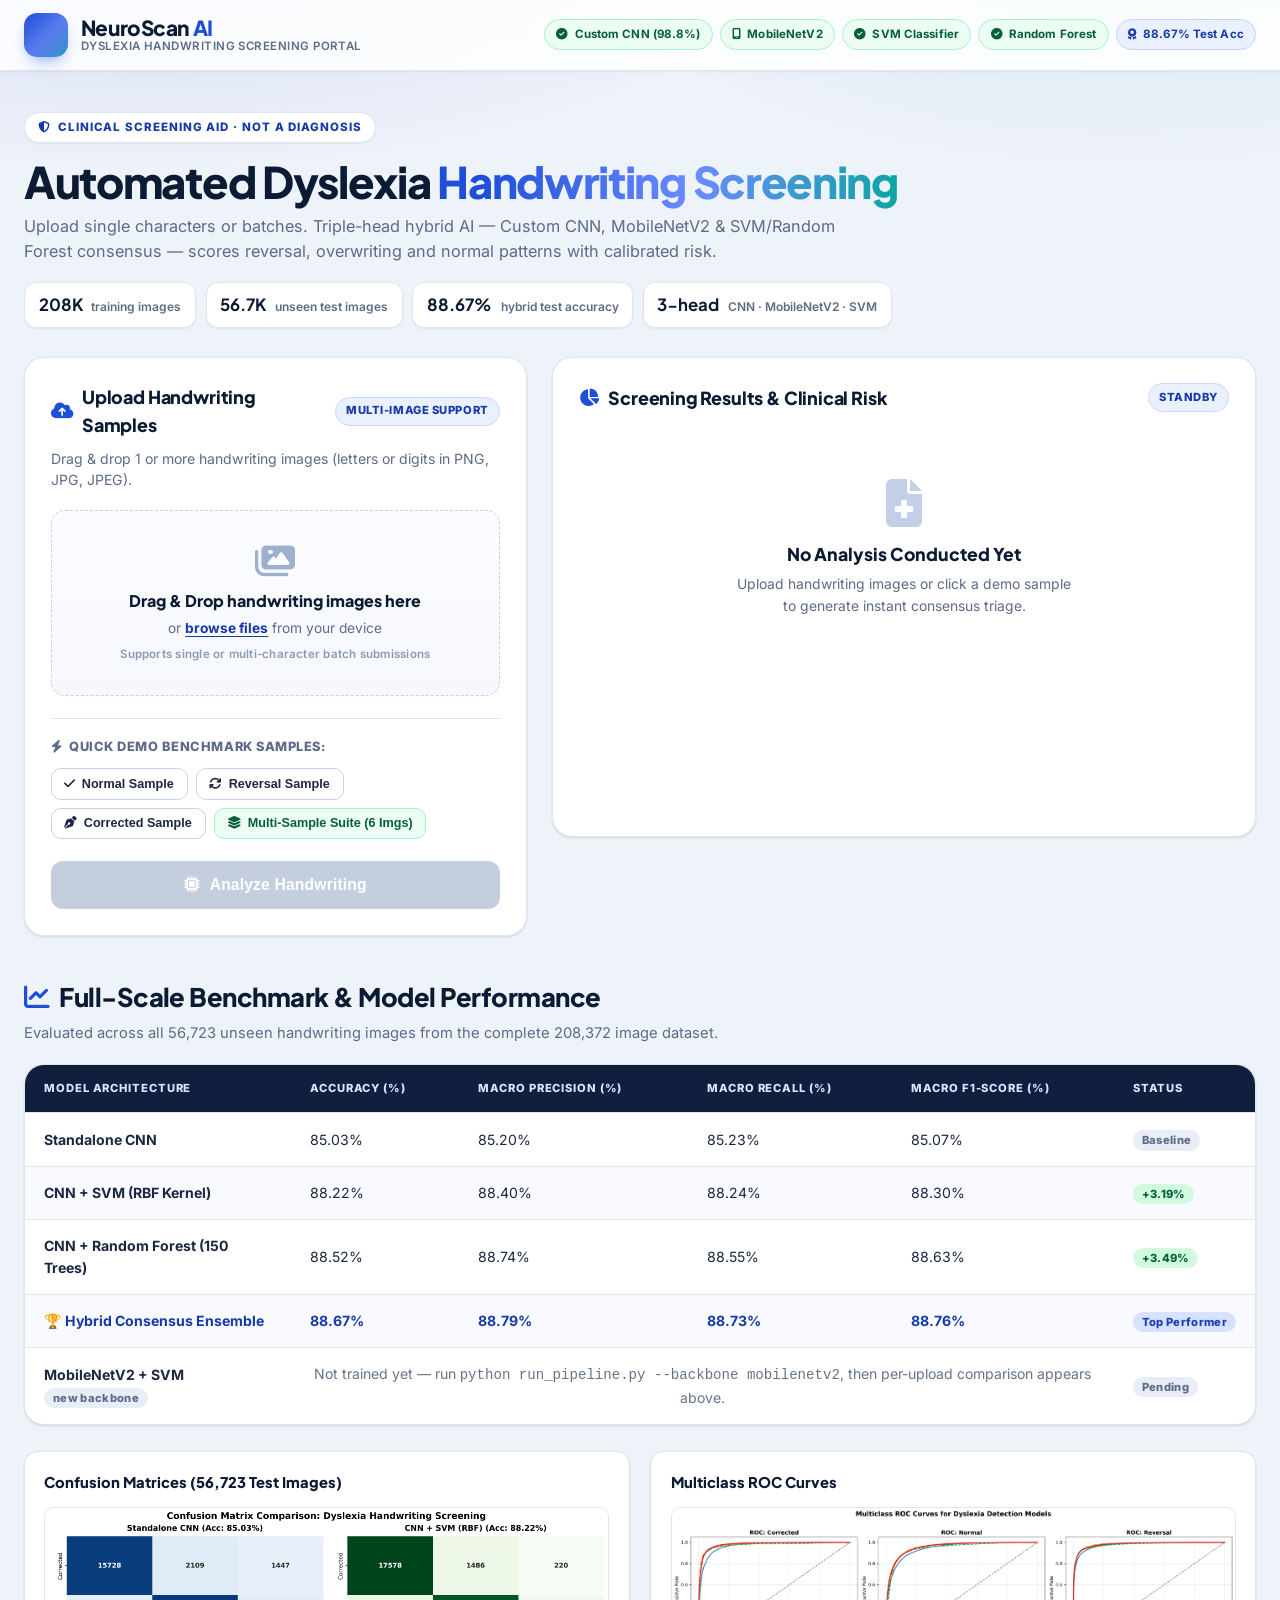
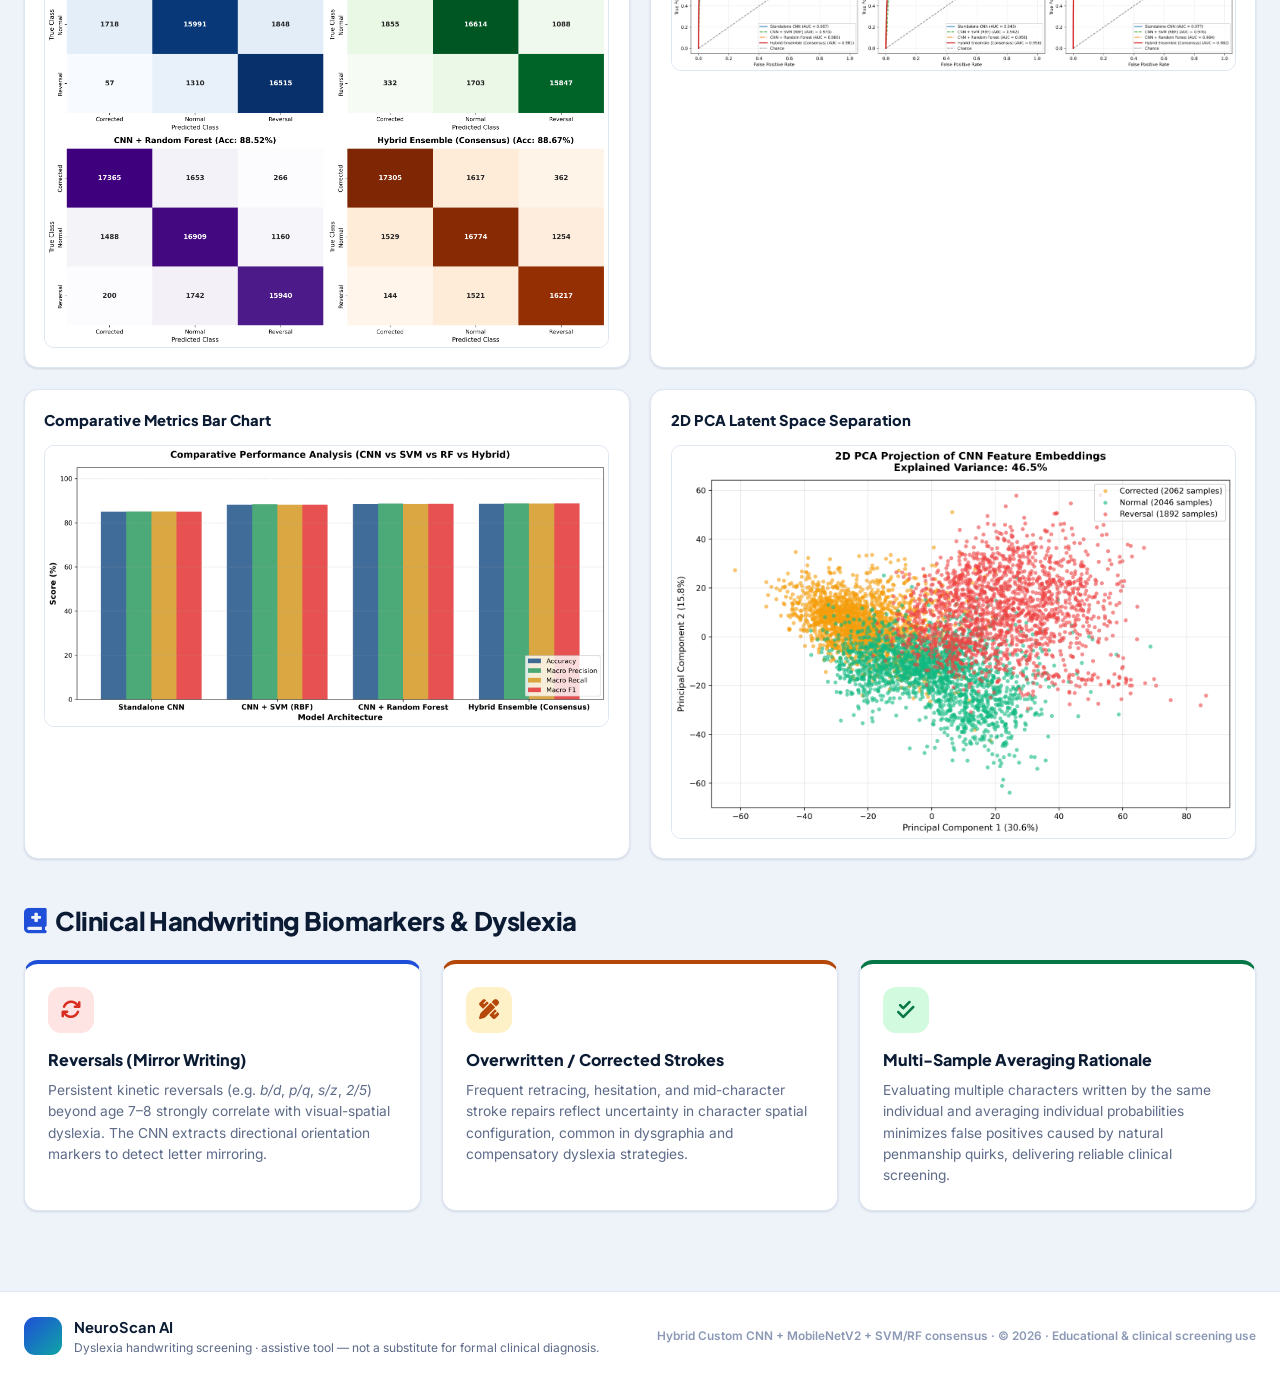
==== frontend/index.html @ 9cb0cb3a "Consolidate web assets into frontend/ (index.html + css + js + images in one place)" ====
<!DOCTYPE html>
<html lang="en">
<head>
    <meta charset="UTF-8">
    <meta name="viewport" content="width=device-width, initial-scale=1.0">
    <title>NeuroScan AI | Hybrid Dyslexia Handwriting Screening</title>
    <meta name="description" content="NeuroScan AI — clinical-grade hybrid AI screening for dyslexia handwriting biomarkers: Custom CNN, MobileNetV2, SVM consensus.">
    <!-- Google Fonts & Font Awesome Icons -->
    <link rel="preconnect" href="https://fonts.googleapis.com">
    <link rel="preconnect" href="https://fonts.gstatic.com" crossorigin>
    <link href="https://fonts.googleapis.com/css2?family=Inter:wght@400;500;600;700;800&family=Plus+Jakarta+Sans:wght@600;700;800&display=swap" rel="stylesheet">
    <link rel="stylesheet" href="https://cdnjs.cloudflare.com/ajax/libs/font-awesome/6.4.0/css/all.min.css">
    <!-- Dedicated CSS Stylesheet -->
    <link rel="stylesheet" href="/static/css/style.css">
</head>
<body>
    <!-- Top Navigation Header -->
    <header class="navbar">
        <div class="nav-container">
            <div class="logo">
                <i class="fa-solid fa-brain-circuit"></i>
                <div class="logo-text">
                    <span class="logo-title">NeuroScan <span>AI</span></span>
                    <span class="logo-subtitle">Dyslexia Handwriting Screening Portal</span>
                </div>
            </div>
            <div class="nav-badges">
                <span class="status-pill active" title="Trained on full dataset"><i class="fa-solid fa-circle-check"></i> Custom CNN (98.8%)</span>
                <span class="status-pill active" title="MobileNetV2 transfer backbone — weights pending training"><i class="fa-solid fa-mobile-screen"></i> MobileNetV2</span>
                <span class="status-pill active" title="RBF Kernel Margin Optimization"><i class="fa-solid fa-circle-check"></i> SVM Classifier</span>
                <span class="status-pill active" title="150 Decision Trees"><i class="fa-solid fa-circle-check"></i> Random Forest</span>
                <span class="status-pill highlight" title="Full 56,723 Test Benchmark"><i class="fa-solid fa-award"></i> 88.67% Test Acc</span>
            </div>
        </div>
    </header>

    <!-- Main Content Container -->
    <main class="main-wrapper">
        <!-- Hero Section -->
        <section class="hero-section">
            <span class="eyebrow"><i class="fa-solid fa-shield-halved"></i> Clinical screening aid · not a diagnosis</span>
            <h1>Automated Dyslexia <span class="gradient-text">Handwriting Screening</span></h1>
            <p>Upload single characters or batches. Triple-head hybrid AI — Custom CNN, MobileNetV2 &amp; SVM/Random Forest consensus — scores reversal, overwriting and normal patterns with calibrated risk.</p>
            <div class="hero-stats">
                <div class="stat-chip"><strong>208K</strong><span>training images</span></div>
                <div class="stat-chip"><strong>56.7K</strong><span>unseen test images</span></div>
                <div class="stat-chip"><strong>88.67%</strong><span>hybrid test accuracy</span></div>
                <div class="stat-chip"><strong>3-head</strong><span>CNN · MobileNetV2 · SVM</span></div>
            </div>
        </section>

        <!-- Screening Interface Grid -->
        <section class="screening-grid">
            <!-- Left: Upload & Controls Card -->
            <div class="card upload-card">
                <div class="card-header">
                    <h2><i class="fa-solid fa-cloud-arrow-up"></i> Upload Handwriting Samples</h2>
                    <span class="badge">Multi-Image Support</span>
                </div>
                <p class="section-desc">Drag & drop 1 or more handwriting images (letters or digits in PNG, JPG, JPEG).</p>

                <!-- Drag & Drop Zone -->
                <div class="dropzone" id="dropzone">
                    <i class="fa-solid fa-images dropzone-icon"></i>
                    <h3>Drag & Drop handwriting images here</h3>
                    <p>or <label for="fileInput" class="browse-link">browse files</label> from your device</p>
                    <input type="file" id="fileInput" accept="image/png, image/jpeg, image/jpg" multiple style="display: none;">
                    <span class="dropzone-hint">Supports single or multi-character batch submissions</span>
                </div>

                <!-- Live Thumbnail Preview Strip -->
                <div class="preview-container" id="previewContainer" style="display: none;">
                    <div class="preview-header">
                        <span id="previewCount">0 images selected</span>
                        <button type="button" class="btn-text" id="clearBtn"><i class="fa-solid fa-trash-can"></i> Clear All</button>
                    </div>
                    <div class="preview-grid" id="previewGrid"></div>
                </div>

                <!-- Demo Samples Bar -->
                <div class="demo-section">
                    <h4><i class="fa-solid fa-bolt"></i> Quick Demo Benchmark Samples:</h4>
                    <div class="demo-buttons">
                        <button type="button" class="btn-demo" data-type="normal"><i class="fa-solid fa-check"></i> Normal Sample</button>
                        <button type="button" class="btn-demo" data-type="reversal"><i class="fa-solid fa-arrows-rotate"></i> Reversal Sample</button>
                        <button type="button" class="btn-demo" data-type="corrected"><i class="fa-solid fa-pen-nib"></i> Corrected Sample</button>
                        <button type="button" class="btn-demo btn-demo-suite" data-type="suite"><i class="fa-solid fa-layer-group"></i> Multi-Sample Suite (6 Imgs)</button>
                    </div>
                </div>

                <!-- Submit Button -->
                <button type="button" class="btn-primary" id="analyzeBtn" disabled>
                    <i class="fa-solid fa-microchip"></i> Analyze Handwriting
                </button>
            </div>

            <!-- Right: Results & Analysis Card -->
            <div class="card results-card" id="resultsCard">
                <div class="card-header">
                    <h2><i class="fa-solid fa-chart-pie"></i> Screening Results & Clinical Risk</h2>
                    <span class="badge" id="resultsBadge">Standby</span>
                </div>

                <!-- Empty State Placeholder -->
                <div class="empty-state" id="emptyState">
                    <i class="fa-solid fa-file-medical empty-icon"></i>
                    <h3>No Analysis Conducted Yet</h3>
                    <p>Upload handwriting images or click a demo sample to generate instant consensus triage.</p>
                </div>

                <!-- Spinner / Loading State -->
                <div class="loading-state" id="loadingState" style="display: none;">
                    <div class="spinner"></div>
                    <p id="loadingText">Extracting 128-D CNN features & computing consensus...</p>
                </div>

                <!-- Active Results Content -->
                <div class="results-content" id="resultsContent" style="display: none;">
                    <!-- Consensus Banner -->
                    <div class="consensus-banner" id="consensusBanner">
                        <div class="consensus-top">
                            <span class="consensus-tag" id="consensusTag">SESSION CONSENSUS DECISION</span>
                            <span class="confidence-pill" id="confidencePill">Avg Confidence: --%</span>
                        </div>
                        <h1 class="consensus-title" id="consensusTitle">NORMAL</h1>
                        <p class="risk-subtitle" id="riskSubtitle">Risk Level: Low Risk</p>
                        <p class="risk-desc" id="riskDesc">Clinical interpretation description goes here.</p>
                    </div>

                    <!-- Metrics Counter Bar -->
                    <div class="metrics-row" id="metricsRow">
                        <div class="metric-box">
                            <span class="metric-label">Total Images</span>
                            <span class="metric-val" id="metricTotal">0</span>
                        </div>
                        <div class="metric-box risk-high">
                            <span class="metric-label">Reversals</span>
                            <span class="metric-val" id="metricReversals">0%</span>
                        </div>
                        <div class="metric-box risk-mod">
                            <span class="metric-label">Corrected</span>
                            <span class="metric-val" id="metricCorrected">0%</span>
                        </div>
                        <div class="metric-box risk-low">
                            <span class="metric-label">Normal</span>
                            <span class="metric-val" id="metricNormal">0%</span>
                        </div>
                    </div>

                    <!-- Probability Distribution Bars -->
                    <div class="prob-section">
                        <h4>Averaged Probability Distribution (All Samples)</h4>
                        <div class="prob-bars">
                            <div class="prob-bar-group">
                                <div class="prob-labels">
                                    <span>Reversal (Dyslexia Biomarker)</span>
                                    <span id="probValReversal">0%</span>
                                </div>
                                <div class="prob-track">
                                    <div class="prob-fill fill-reversal" id="barReversal" style="width: 0%;"></div>
                                </div>
                            </div>
                            <div class="prob-bar-group">
                                <div class="prob-labels">
                                    <span>Corrected (Stroke Hesitation)</span>
                                    <span id="probValCorrected">0%</span>
                                </div>
                                <div class="prob-track">
                                    <div class="prob-fill fill-corrected" id="barCorrected" style="width: 0%;"></div>
                                </div>
                            </div>
                            <div class="prob-bar-group">
                                <div class="prob-labels">
                                    <span>Normal (Standard Handwriting)</span>
                                    <span id="probValNormal">0%</span>
                                </div>
                                <div class="prob-track">
                                    <div class="prob-fill fill-normal" id="barNormal" style="width: 0%;"></div>
                                </div>
                            </div>
                        </div>
                    </div>

                    <!-- Model Consensus Cards -->
                    <div class="model-cards-grid">
                        <div class="model-box">
                            <div class="model-title"><i class="fa-solid fa-network-wired"></i> Custom CNN</div>
                            <div class="model-pred" id="cnnPred">--</div>
                            <div class="model-conf" id="cnnConf">Confidence: --%</div>
                        </div>
                        <div class="model-box">
                            <div class="model-title"><i class="fa-solid fa-shapes"></i> SVM (RBF)</div>
                            <div class="model-pred" id="svmPred">--</div>
                            <div class="model-conf" id="svmConf">Confidence: --%</div>
                        </div>
                        <div class="model-box">
                            <div class="model-title"><i class="fa-solid fa-tree"></i> Random Forest</div>
                            <div class="model-pred" id="rfPred">--</div>
                            <div class="model-conf" id="rfConf">Confidence: --%</div>
                        </div>
                    </div>

                    <!-- Backbone Comparison: Custom CNN vs MobileNetV2 vs SVM -->
                    <div class="model-cards-grid" id="backboneCompare" style="margin-top: 12px;">
                        <div class="model-box">
                            <div class="model-title"><i class="fa-solid fa-microchip"></i> Custom CNN <span class="table-tag success" id="cmpCustomStatus">live</span></div>
                            <div class="model-pred" id="cmpCustomPred">--</div>
                            <div class="model-conf" id="cmpCustomConf">64×64 gray · --%</div>
                        </div>
                        <div class="model-box">
                            <div class="model-title"><i class="fa-solid fa-mobile-screen"></i> MobileNetV2 <span class="table-tag" id="cmpMobileStatus">pending</span></div>
                            <div class="model-pred" id="cmpMobilePred">--</div>
                            <div class="model-conf" id="cmpMobileConf">96×96 RGB · not trained</div>
                        </div>
                        <div class="model-box">
                            <div class="model-title"><i class="fa-solid fa-scale-balanced"></i> SVM vs Consensus</div>
                            <div class="model-pred" id="cmpSvmPred">--</div>
                            <div class="model-conf" id="cmpSvmConf">--</div>
                        </div>
                    </div>
                    <p class="gradcam-caption" id="backboneNote" style="margin-top:6px;"></p>

                    <!-- Grad-CAM Explainability (single-image submissions) -->
                    <div class="gradcam-section" id="gradcamSection" style="display: none;">
                        <h4>🔥 Grad-CAM Explanation — regions that drove the decision</h4>
                        <div class="gradcam-wrap">
                            <img id="gradcamImg" alt="Grad-CAM heatmap overlay" />
                            <p class="gradcam-caption" id="gradcamCaption"></p>
                        </div>
                    </div>

                    <!-- Individual Sample Breakdown (For multi-image submissions) -->
                    <div class="individual-section" id="individualSection">
                        <h4>Individual Sample Breakdown</h4>
                        <div class="sample-grid" id="sampleGrid"></div>
                    </div>

                    <!-- Actions & Downloads -->
                    <div class="actions-row">
                        <button type="button" class="btn-action" id="downloadReportBtn">
                            <i class="fa-solid fa-file-arrow-down"></i> Download Clinical Report (.txt)
                        </button>
                        <button type="button" class="btn-action" id="downloadCsvBtn">
                            <i class="fa-solid fa-file-csv"></i> Export Data (.csv)
                        </button>
                    </div>
                </div>
            </div>
        </section>

        <!-- Benchmark & Metrics Section -->
        <section class="benchmark-section">
            <div class="section-title">
                <h2><i class="fa-solid fa-chart-line"></i> Full-Scale Benchmark & Model Performance</h2>
                <p>Evaluated across all 56,723 unseen handwriting images from the complete 208,372 image dataset.</p>
            </div>

            <div class="table-card">
                <table class="benchmark-table">
                    <thead>
                        <tr>
                            <th>Model Architecture</th>
                            <th>Accuracy (%)</th>
                            <th>Macro Precision (%)</th>
                            <th>Macro Recall (%)</th>
                            <th>Macro F1-Score (%)</th>
                            <th>Status</th>
                        </tr>
                    </thead>
                    <tbody>
                        <tr>
                            <td><strong>Standalone CNN</strong></td>
                            <td>85.03%</td>
                            <td>85.20%</td>
                            <td>85.23%</td>
                            <td>85.07%</td>
                            <td><span class="table-tag">Baseline</span></td>
                        </tr>
                        <tr>
                            <td><strong>CNN + SVM (RBF Kernel)</strong></td>
                            <td>88.22%</td>
                            <td>88.40%</td>
                            <td>88.24%</td>
                            <td>88.30%</td>
                            <td><span class="table-tag success">+3.19%</span></td>
                        </tr>
                        <tr>
                            <td><strong>CNN + Random Forest (150 Trees)</strong></td>
                            <td>88.52%</td>
                            <td>88.74%</td>
                            <td>88.55%</td>
                            <td>88.63%</td>
                            <td><span class="table-tag success">+3.49%</span></td>
                        </tr>
                        <tr class="highlight-row">
                            <td><strong>🏆 Hybrid Consensus Ensemble</strong></td>
                            <td><strong>88.67%</strong></td>
                            <td><strong>88.79%</strong></td>
                            <td><strong>88.73%</strong></td>
                            <td><strong>88.76%</strong></td>
                            <td><span class="table-tag primary">Top Performer</span></td>
                        </tr>
                        <tr>
                            <td><strong>MobileNetV2 + SVM</strong> <span class="table-tag">new backbone</span></td>
                            <td colspan="4" style="text-align:center; color:#64748b;">Not trained yet — run <code>python run_pipeline.py --backbone mobilenetv2</code>, then per-upload comparison appears above.</td>
                            <td><span class="table-tag">Pending</span></td>
                        </tr>
                    </tbody>
                </table>
            </div>

            <!-- Visualization Gallery -->
            <div class="plots-grid">
                <div class="plot-box">
                    <h4>Confusion Matrices (56,723 Test Images)</h4>
                    <img src="/static/images/confusion_matrices.png" alt="Confusion Matrices" onerror="this.src='/results/confusion_matrices.png';">
                </div>
                <div class="plot-box">
                    <h4>Multiclass ROC Curves</h4>
                    <img src="/static/images/roc_curves.png" alt="ROC Curves" onerror="this.src='/results/roc_curves.png';">
                </div>
                <div class="plot-box">
                    <h4>Comparative Metrics Bar Chart</h4>
                    <img src="/static/images/model_comparison.png" alt="Model Comparison" onerror="this.src='/results/model_comparison.png';">
                </div>
                <div class="plot-box">
                    <h4>2D PCA Latent Space Separation</h4>
                    <img src="/static/images/feature_tsne.png" alt="PCA Embedding" onerror="this.src='/results/feature_tsne.png';">
                </div>
            </div>
        </section>

        <!-- Clinical Guidelines & Educational Insights -->
        <section class="guide-section">
            <div class="section-title">
                <h2><i class="fa-solid fa-book-medical"></i> Clinical Handwriting Biomarkers & Dyslexia</h2>
            </div>
            <div class="guide-grid">
                <div class="guide-card">
                    <div class="guide-icon icon-reversal"><i class="fa-solid fa-arrows-rotate"></i></div>
                    <h3>Reversals (Mirror Writing)</h3>
                    <p>Persistent kinetic reversals (e.g. <em>b/d</em>, <em>p/q</em>, <em>s/z</em>, <em>2/5</em>) beyond age 7–8 strongly correlate with visual-spatial dyslexia. The CNN extracts directional orientation markers to detect letter mirroring.</p>
                </div>
                <div class="guide-card">
                    <div class="guide-icon icon-corrected"><i class="fa-solid fa-pen-ruler"></i></div>
                    <h3>Overwritten / Corrected Strokes</h3>
                    <p>Frequent retracing, hesitation, and mid-character stroke repairs reflect uncertainty in character spatial configuration, common in dysgraphia and compensatory dyslexia strategies.</p>
                </div>
                <div class="guide-card">
                    <div class="guide-icon icon-normal"><i class="fa-solid fa-check-double"></i></div>
                    <h3>Multi-Sample Averaging Rationale</h3>
                    <p>Evaluating multiple characters written by the same individual and averaging individual probabilities minimizes false positives caused by natural penmanship quirks, delivering reliable clinical screening.</p>
                </div>
            </div>
        </section>
    </main>

    <!-- Footer -->
    <footer class="footer">
        <div class="footer-inner">
            <div class="footer-brand">
                <i class="fa-solid fa-brain-circuit"></i>
                <div>
                    <strong>NeuroScan AI</strong>
                    <span>Dyslexia handwriting screening · assistive tool — not a substitute for formal clinical diagnosis.</span>
                </div>
            </div>
            <p class="footer-meta">Hybrid Custom CNN + MobileNetV2 + SVM/RF consensus · &copy; 2026 · Educational &amp; clinical screening use</p>
        </div>
    </footer>

    <!-- Dedicated JavaScript Logic -->
    <script src="/static/js/main.js"></script>
</body>
</html>
---- static/css/style.css ----
/* ==========================================================================
   NeuroScan AI — Professional Clinical UI
  +a11y, responsive, print-aware. All JS hooks (ids/classes) preserved.
   ========================================================================== */

:root {
    --primary: #1f4fd8;
    --primary-strong: #163aa8;
    --primary-hover: #1a44bd;
    --primary-light: #eaf0fe;
    --accent: #0ea5a4;
    --ink-950: #0b1b33;
    --dark: #0f1f3d;
    --text-main: #1c2742;
    --text-muted: #5d6b89;
    --text-faint: #8b98b5;
    --border-color: #dfe6f3;
    --border-strong: #c6d2e8;
    --bg-page: #eef2f9;
    --bg-card: #ffffff;
    --bg-soft: #f6f8fd;

    --risk-reversal: #d92d20;
    --risk-reversal-bg: #fee4e2;
    --risk-corrected: #b54708;
    --risk-corrected-bg: #fef0c7;
    --risk-normal: #067647;
    --risk-normal-bg: #d1fadf;

    --shadow-xs: 0 1px 2px rgba(16, 32, 68, 0.06);
    --shadow-sm: 0 1px 3px rgba(16, 32, 68, 0.08), 0 1px 2px rgba(16, 32, 68, 0.06);
    --shadow-md: 0 10px 24px -12px rgba(16, 32, 68, 0.25);
    --shadow-lg: 0 24px 48px -20px rgba(16, 32, 68, 0.35);
    --radius-sm: 8px;
    --radius-md: 14px;
    --radius-lg: 20px;
    --font-body: 'Inter', system-ui, -apple-system, 'Segoe UI', sans-serif;
    --font-display: 'Plus Jakarta Sans', 'Inter', system-ui, sans-serif;
}

* { margin: 0; padding: 0; box-sizing: border-box; }
html { scroll-behavior: smooth; }

body {
    font-family: var(--font-body);
    color: var(--text-main);
    line-height: 1.55;
    -webkit-font-smoothing: antialiased;
    background:
        radial-gradient(1100px 420px at 12% -80px, rgba(31, 79, 216, 0.14), transparent 60%),
        radial-gradient(900px 380px at 88% -60px, rgba(14, 165, 164, 0.12), transparent 60%),
        var(--bg-page);
}

::selection { background: rgba(31, 79, 216, 0.18); }
a { color: var(--primary); }
button:focus-visible, label:focus-visible, input:focus-visible {
    outline: 3px solid rgba(31, 79, 216, 0.35);
    outline-offset: 2px;
    border-radius: 6px;
}

/* ================= Navbar ================= */
.navbar {
    position: sticky; top: 0; z-index: 100;
    background: rgba(255, 255, 255, 0.86);
    backdrop-filter: blur(14px);
    -webkit-backdrop-filter: blur(14px);
    border-bottom: 1px solid var(--border-color);
    box-shadow: var(--shadow-xs);
}

.nav-container {
    max-width: 1320px; margin: 0 auto;
    padding: 0.8rem 1.5rem;
    display: flex; justify-content: space-between; align-items: center;
    gap: 1rem; flex-wrap: wrap;
}

.logo { display: flex; align-items: center; gap: 0.8rem; }
.logo > i {
    width: 44px; height: 44px; border-radius: 13px;
    display: inline-flex; align-items: center; justify-content: center;
    font-size: 1.3rem; color: #fff;
    background: linear-gradient(135deg, var(--primary) 0%, #5b7cf0 55%, var(--accent) 130%);
    box-shadow: 0 8px 18px -8px rgba(31, 79, 216, 0.7);
}
.logo-text { display: flex; flex-direction: column; line-height: 1.15; }
.logo-title { font-family: var(--font-display); font-size: 1.3rem; font-weight: 800; color: var(--ink-950); letter-spacing: -0.02em; }
.logo-title span { color: var(--primary); }
.logo-subtitle { font-size: 0.72rem; font-weight: 600; color: var(--text-muted); letter-spacing: 0.04em; text-transform: uppercase; }

.nav-badges { display: flex; gap: 0.45rem; flex-wrap: wrap; }
.status-pill {
    font-size: 0.72rem; font-weight: 700; letter-spacing: 0.01em;
    padding: 0.34rem 0.7rem; border-radius: 999px;
    background: #f1f4fa; color: var(--text-muted);
    border: 1px solid var(--border-color);
    display: inline-flex; align-items: center; gap: 0.38rem;
    white-space: nowrap;
}
.status-pill.active { background: #ecfdf3; color: #05603a; border-color: #a6f4c5; }
.status-pill.highlight { background: var(--primary-light); color: var(--primary-strong); border-color: #c3d4fb; }

/* ================= Layout / hero ================= */
.main-wrapper { max-width: 1320px; margin: 0 auto; padding: 2.2rem 1.5rem 3rem; }

.hero-section { margin: 0.4rem 0 1.8rem; max-width: 1020px; }
.eyebrow {
    display: inline-flex; align-items: center; gap: 0.45rem;
    font-size: 0.72rem; font-weight: 800; letter-spacing: 0.08em; text-transform: uppercase;
    color: var(--primary-strong); background: #fff;
    border: 1px solid var(--border-color); border-radius: 999px;
    padding: 0.35rem 0.8rem; margin-bottom: 0.9rem;
    box-shadow: var(--shadow-xs);
}
.hero-section h1 {
    font-family: var(--font-display);
    font-size: clamp(1.9rem, 3.4vw, 2.9rem);
    font-weight: 800; letter-spacing: -0.03em; line-height: 1.08;
    color: var(--ink-950); margin-bottom: 0.6rem;
}
.gradient-text {
    background: linear-gradient(92deg, var(--primary) 10%, #6a8bff 55%, var(--accent) 100%);
    -webkit-background-clip: text; background-clip: text; color: transparent;
}
.hero-section > p { font-size: 1.02rem; color: var(--text-muted); max-width: 860px; }
.hero-stats { display: flex; flex-wrap: wrap; gap: 0.6rem; margin-top: 1.1rem; }
.stat-chip {
    display: flex; align-items: baseline; gap: 0.55rem;
    background: #fff; border: 1px solid var(--border-color);
    border-radius: 12px; padding: 0.55rem 0.85rem;
    box-shadow: var(--shadow-xs);
}
.stat-chip strong { font-family: var(--font-display); font-size: 1.05rem; color: var(--ink-950); }
.stat-chip span { font-size: 0.75rem; font-weight: 600; color: var(--text-muted); }

/* ================= Cards / grid ================= */
.screening-grid {
    display: grid; grid-template-columns: minmax(0, 5fr) minmax(0, 7fr);
    gap: 1.6rem; align-items: start; margin-bottom: 2.6rem;
}
@media (max-width: 1024px) { .screening-grid { grid-template-columns: 1fr; } }

.card {
    background: var(--bg-card);
    border: 1px solid var(--border-color);
    border-radius: var(--radius-lg);
    padding: 1.6rem;
    box-shadow: var(--shadow-sm);
}
.upload-card { position: sticky; top: 84px; }
@media (max-width: 1024px) { .upload-card { position: static; } }
.results-card { min-height: 480px; }

.card-header { display: flex; justify-content: space-between; align-items: center; gap: 0.8rem; margin-bottom: 0.55rem; }
.card-header h2 { font-family: var(--font-display); font-size: 1.12rem; font-weight: 800; color: var(--ink-950); display: flex; align-items: center; gap: 0.6rem; letter-spacing: -0.01em; }
.card-header h2 i { color: var(--primary); }
.badge {
    font-size: 0.7rem; font-weight: 800; letter-spacing: 0.05em; text-transform: uppercase;
    padding: 0.3rem 0.65rem; border-radius: 999px;
    background: var(--primary-light); color: var(--primary-strong);
    border: 1px solid #c9d8fc; white-space: nowrap;
}
.section-desc { font-size: 0.88rem; color: var(--text-muted); margin-bottom: 1.15rem; }

/* ================= Dropzone ================= */
.dropzone {
    border: 1.5px dashed var(--border-strong);
    border-radius: var(--radius-md);
    padding: 2rem 1.4rem; text-align: center;
    background: linear-gradient(180deg, #fbfcff 0%, var(--bg-soft) 100%);
    cursor: pointer; transition: border-color 0.18s ease, background 0.18s ease, transform 0.18s ease;
}
.dropzone:hover, .dropzone.dragover {
    border-color: var(--primary);
    background: linear-gradient(180deg, #f2f6ff 0%, #e8efff 100%);
    transform: translateY(-1px);
    box-shadow: 0 12px 24px -18px rgba(31, 79, 216, 0.55);
}
.dropzone-icon { font-size: 2.2rem; color: #9db0d0; margin-bottom: 0.7rem; }
.dropzone:hover .dropzone-icon { color: var(--primary); }
.dropzone h3 { font-family: var(--font-display); font-size: 1rem; font-weight: 800; color: var(--ink-950); margin-bottom: 0.25rem; }
.dropzone p { font-size: 0.86rem; color: var(--text-muted); margin-bottom: 0.4rem; }
.browse-link { color: var(--primary-strong); font-weight: 700; cursor: pointer; text-decoration: underline; text-underline-offset: 3px; }
.dropzone-hint { display: block; font-size: 0.72rem; font-weight: 600; color: var(--text-faint); letter-spacing: 0.02em; }

.preview-container { margin-top: 1.1rem; background: var(--bg-soft); border: 1px solid var(--border-color); border-radius: var(--radius-md); padding: 0.95rem; }
.preview-header { display: flex; justify-content: space-between; align-items: center; margin-bottom: 0.75rem; font-size: 0.82rem; font-weight: 700; color: var(--text-muted); }
.btn-text { background: none; border: none; color: var(--risk-reversal); font-size: 0.79rem; font-weight: 700; cursor: pointer; display: inline-flex; gap: 0.35rem; align-items: center; }
.btn-text:hover { text-decoration: underline; }
.preview-grid { display: flex; gap: 0.55rem; overflow-x: auto; padding-bottom: 0.35rem; }
.preview-thumb-wrap { flex-shrink: 0; }
.preview-thumb { width: 62px; height: 62px; object-fit: cover; border-radius: 10px; border: 1px solid var(--border-strong); background: #fff; box-shadow: var(--shadow-xs); }

.demo-section { margin-top: 1.35rem; padding-top: 1.15rem; border-top: 1px solid var(--border-color); }
.demo-section h4 { font-size: 0.8rem; font-weight: 800; letter-spacing: 0.04em; text-transform: uppercase; color: var(--text-muted); margin-bottom: 0.7rem; display: flex; align-items: center; gap: 0.45rem; }
.demo-buttons { display: flex; flex-wrap: wrap; gap: 0.5rem; }
.btn-demo {
    background: #fff; border: 1px solid var(--border-strong); border-radius: 10px;
    padding: 0.48rem 0.8rem; font-size: 0.79rem; font-weight: 700; color: var(--text-main);
    cursor: pointer; transition: all 0.15s ease;
    display: inline-flex; align-items: center; gap: 0.4rem;
}
.btn-demo:hover { border-color: var(--primary); color: var(--primary-strong); background: var(--primary-light); transform: translateY(-1px); }
.btn-demo-suite { background: #ecfdf3; border-color: #a6f4c5; color: #05603a; }
.btn-demo-suite:hover { background: #d1fadf; border-color: #32d583; color: #054f31; }

.btn-primary {
    margin-top: 1.35rem; width: 100%;
    background: linear-gradient(135deg, var(--primary) 0%, #4c6ef5 60%, #3b82f6 100%);
    color: #fff; border: none; border-radius: 12px;
    padding: 0.95rem 1.4rem; font-size: 0.98rem; font-weight: 800; letter-spacing: 0.01em;
    cursor: pointer; display: flex; justify-content: center; align-items: center; gap: 0.6rem;
    box-shadow: 0 14px 26px -14px rgba(31, 79, 216, 0.7);
    transition: transform 0.12s ease, box-shadow 0.18s ease, filter 0.18s ease;
}
.btn-primary:hover:not(:disabled) { filter: brightness(1.05); box-shadow: 0 18px 30px -14px rgba(31, 79, 216, 0.75); }
.btn-primary:active:not(:disabled) { transform: scale(0.99); }
.btn-primary:disabled { background: #c4cede; cursor: not-allowed; box-shadow: none; }

/* ================= Results ================= */
.empty-state { padding: 3.6rem 2rem; text-align: center; color: var(--text-muted); }
.empty-icon { font-size: 3rem; color: #c2cfe6; margin-bottom: 0.9rem; }
.empty-state h3 { font-family: var(--font-display); font-size: 1.1rem; font-weight: 800; color: var(--ink-950); margin-bottom: 0.35rem; }
.empty-state p { font-size: 0.87rem; max-width: 340px; margin: 0 auto; }

.loading-state { padding: 3.6rem 2rem; text-align: center; color: var(--text-muted); font-weight: 600; }
.spinner { width: 48px; height: 48px; border: 4px solid #dfe7f7; border-top-color: var(--primary); border-radius: 50%; animation: spin 0.8s linear infinite; margin: 0 auto 1.1rem; }
@keyframes spin { to { transform: rotate(360deg); } }

.consensus-banner { position: relative; overflow: hidden; border-radius: var(--radius-md); padding: 1.45rem 1.5rem; color: #fff; margin-bottom: 1.2rem; box-shadow: var(--shadow-md); }
.consensus-banner::after {
    content: ""; position: absolute; inset: 0; pointer-events: none; opacity: 0.22;
    background: radial-gradient(420px 200px at 90% 0%, rgba(255,255,255,0.7), transparent 60%);
}
.consensus-top { display: flex; justify-content: space-between; align-items: center; gap: 0.7rem; margin-bottom: 0.4rem; }
.consensus-tag { font-size: 0.7rem; font-weight: 800; letter-spacing: 0.12em; text-transform: uppercase; opacity: 0.92; }
.confidence-pill { background: rgba(255, 255, 255, 0.24); border: 1px solid rgba(255,255,255,0.35); padding: 0.22rem 0.65rem; border-radius: 999px; font-size: 0.78rem; font-weight: 800; white-space: nowrap; }
.consensus-title { position: relative; font-family: var(--font-display); font-size: clamp(1.9rem, 3vw, 2.5rem); font-weight: 800; letter-spacing: 0.01em; line-height: 1.05; margin-bottom: 0.35rem; }
.risk-subtitle { font-size: 1rem; font-weight: 700; margin-bottom: 0.5rem; }
.risk-desc { font-size: 0.87rem; line-height: 1.5; opacity: 0.96; max-width: 640px; }

.metrics-row { display: grid; grid-template-columns: repeat(4, 1fr); gap: 0.7rem; margin-bottom: 1.3rem; }
@media (max-width: 640px) { .metrics-row { grid-template-columns: repeat(2, 1fr); } }
.metric-box { background: var(--bg-soft); border: 1px solid var(--border-color); border-radius: var(--radius-md); padding: 0.85rem 0.6rem; text-align: center; }
.metric-label { display: block; font-size: 0.7rem; font-weight: 800; letter-spacing: 0.06em; text-transform: uppercase; color: var(--text-muted); margin-bottom: 0.25rem; }
.metric-val { font-family: var(--font-display); font-size: 1.3rem; font-weight: 800; color: var(--ink-950); }
.metric-box.risk-high .metric-val { color: var(--risk-reversal); }
.metric-box.risk-mod .metric-val { color: var(--risk-corrected); }
.metric-box.risk-low .metric-val { color: var(--risk-normal); }

.prob-section { background: var(--bg-soft); border: 1px solid var(--border-color); border-radius: var(--radius-md); padding: 1.2rem 1.25rem; margin-bottom: 1.3rem; }
.prob-section h4 { font-size: 0.82rem; font-weight: 800; letter-spacing: 0.04em; text-transform: uppercase; color: var(--text-muted); margin-bottom: 1rem; }
.prob-bar-group { margin-bottom: 0.85rem; }
.prob-bar-group:last-child { margin-bottom: 0; }
.prob-labels { display: flex; justify-content: space-between; gap: 0.8rem; font-size: 0.8rem; font-weight: 700; color: var(--text-main); margin-bottom: 0.32rem; }
.prob-track { height: 10px; background: #dde5f3; border-radius: 999px; overflow: hidden; }
.prob-fill { height: 100%; border-radius: 999px; transition: width 0.6s cubic-bezier(0.4, 0, 0.2, 1); }
.fill-reversal { background: linear-gradient(90deg, #f04438, #b42318); }
.fill-corrected { background: linear-gradient(90deg, #f79009, #b54708); }
.fill-normal { background: linear-gradient(90deg, #12b76a, #027a48); }

.model-cards-grid { display: grid; grid-template-columns: repeat(3, 1fr); gap: 0.7rem; margin-bottom: 1.2rem; }
@media (max-width: 720px) { .model-cards-grid { grid-template-columns: 1fr; } }
.model-box { background: #fff; border: 1px solid var(--border-color); border-radius: var(--radius-md); padding: 0.95rem 0.9rem; text-align: center; box-shadow: var(--shadow-xs); transition: transform 0.15s ease, box-shadow 0.15s ease; }
.model-box:hover { transform: translateY(-1px); box-shadow: var(--shadow-sm); }
.model-title { font-size: 0.72rem; font-weight: 800; letter-spacing: 0.05em; text-transform: uppercase; color: var(--text-muted); margin-bottom: 0.35rem; display: flex; align-items: center; justify-content: center; gap: 0.4rem; flex-wrap: wrap; }
.model-pred { font-family: var(--font-display); font-size: 1.12rem; font-weight: 800; color: var(--ink-950); margin-bottom: 0.2rem; }
.model-conf { font-size: 0.74rem; font-weight: 700; color: var(--primary-strong); }

.individual-section, .gradcam-section { margin-top: 1.35rem; padding-top: 1.15rem; border-top: 1px solid var(--border-color); }
.individual-section h4, .gradcam-section h4 { font-family: var(--font-display); font-size: 0.92rem; font-weight: 800; color: var(--ink-950); margin-bottom: 0.85rem; }
.gradcam-wrap { display: flex; align-items: center; gap: 1rem; flex-wrap: wrap; }
.gradcam-wrap img { width: 160px; height: 160px; object-fit: contain; border-radius: 12px; border: 1px solid var(--border-color); background: #0b1b33; }
.gradcam-caption { font-size: 0.79rem; color: var(--text-muted); }

.sample-grid { display: grid; grid-template-columns: repeat(auto-fill, minmax(132px, 1fr)); gap: 0.7rem; max-height: 300px; overflow-y: auto; padding: 0.35rem; }
.sample-card { background: var(--bg-soft); border: 1px solid var(--border-color); border-radius: 12px; padding: 0.6rem; text-align: center; }
.sample-thumb { width: 58px; height: 58px; object-fit: cover; border-radius: 8px; border: 1px solid var(--border-strong); margin-bottom: 0.4rem; background: #fff; }
.sample-name { font-size: 0.68rem; font-weight: 700; color: var(--text-muted); white-space: nowrap; overflow: hidden; text-overflow: ellipsis; margin-bottom: 0.3rem; }
.sample-chip { display: inline-block; padding: 2px 8px; border-radius: 999px; font-size: 0.68rem; font-weight: 800; color: #fff; }

.actions-row { display: flex; gap: 0.7rem; margin-top: 1.35rem; flex-wrap: wrap; }
.btn-action {
    flex: 1; min-width: 200px; background: #fff; border: 1px solid var(--border-strong);
    border-radius: 12px; padding: 0.75rem 1rem; font-size: 0.84rem; font-weight: 700; color: var(--ink-950);
    cursor: pointer; transition: all 0.15s ease; display: flex; justify-content: center; align-items: center; gap: 0.45rem;
}
.btn-action:hover { background: var(--primary-light); border-color: var(--primary); color: var(--primary-strong); }

/* ================= Benchmark / plots / guide ================= */
.benchmark-section { margin-bottom: 2.6rem; }
.section-title { margin-bottom: 1.2rem; max-width: 900px; }
.section-title h2 { font-family: var(--font-display); font-size: clamp(1.25rem, 2.2vw, 1.6rem); font-weight: 800; color: var(--ink-950); display: flex; align-items: center; gap: 0.6rem; letter-spacing: -0.02em; }
.section-title h2 i { color: var(--primary); }
.section-title p { font-size: 0.92rem; color: var(--text-muted); margin-top: 0.3rem; }

.table-card { background: var(--bg-card); border: 1px solid var(--border-color); border-radius: var(--radius-lg); overflow: hidden; box-shadow: var(--shadow-sm); margin-bottom: 1.6rem; overflow-x: auto; }
.benchmark-table { width: 100%; border-collapse: collapse; text-align: left; min-width: 720px; }
.benchmark-table th, .benchmark-table td { padding: 0.95rem 1.2rem; font-size: 0.88rem; border-bottom: 1px solid var(--border-color); }
.benchmark-table th { background: #0f1f3d; font-weight: 800; color: #dbe4ff; text-transform: uppercase; font-size: 0.7rem; letter-spacing: 0.08em; white-space: nowrap; }
.benchmark-table tbody tr:nth-child(even) td { background: #f8faff; }
.benchmark-table tbody tr:hover td { background: #eef4ff; }
.benchmark-table tr:last-child td { border-bottom: none; }
.benchmark-table .highlight-row td { background: var(--primary-light); color: var(--primary-strong); font-weight: 700; }
.table-tag { font-size: 0.7rem; font-weight: 800; letter-spacing: 0.03em; padding: 0.2rem 0.55rem; border-radius: 999px; background: #e8edf7; color: var(--text-muted); white-space: nowrap; }
.table-tag.success { background: #d1fadf; color: #05603a; }
.table-tag.primary { background: #d6e2ff; color: #1e40af; }

.plots-grid { display: grid; grid-template-columns: repeat(2, 1fr); gap: 1.3rem; }
@media (max-width: 768px) { .plots-grid { grid-template-columns: 1fr; } }
.plot-box { background: var(--bg-card); border: 1px solid var(--border-color); border-radius: var(--radius-md); padding: 1.2rem; box-shadow: var(--shadow-sm); }
.plot-box h4 { font-family: var(--font-display); font-size: 0.92rem; font-weight: 800; color: var(--ink-950); margin-bottom: 0.85rem; }
.plot-box img { width: 100%; height: auto; border-radius: 10px; display: block; border: 1px solid var(--border-color); }

.guide-section { margin-bottom: 2rem; }
.guide-grid { display: grid; grid-template-columns: repeat(3, 1fr); gap: 1.3rem; }
@media (max-width: 900px) { .guide-grid { grid-template-columns: 1fr; } }
.guide-card { background: var(--bg-card); border: 1px solid var(--border-color); border-top: 4px solid var(--primary); border-radius: var(--radius-md); padding: 1.45rem; box-shadow: var(--shadow-sm); }
.guide-card:nth-child(2) { border-top-color: var(--risk-corrected); }
.guide-card:nth-child(3) { border-top-color: var(--risk-normal); }
.guide-icon { width: 46px; height: 46px; border-radius: 13px; display: flex; justify-content: center; align-items: center; font-size: 1.25rem; margin-bottom: 0.95rem; }
.icon-reversal { background: var(--risk-reversal-bg); color: var(--risk-reversal); }
.icon-corrected { background: var(--risk-corrected-bg); color: var(--risk-corrected); }
.icon-normal { background: var(--risk-normal-bg); color: var(--risk-normal); }
.guide-card h3 { font-family: var(--font-display); font-size: 1rem; font-weight: 800; color: var(--ink-950); margin-bottom: 0.45rem; }
.guide-card p { font-size: 0.86rem; color: var(--text-muted); line-height: 1.55; }

/* ================= Footer ================= */
.footer { border-top: 1px solid var(--border-color); background: #fff; }
.footer-inner { max-width: 1320px; margin: 0 auto; padding: 1.5rem; display: flex; justify-content: space-between; align-items: center; gap: 1rem; flex-wrap: wrap; }
.footer-brand { display: flex; align-items: center; gap: 0.75rem; }
.footer-brand > i { width: 38px; height: 38px; border-radius: 11px; display: inline-flex; align-items: center; justify-content: center; color: #fff; background: linear-gradient(135deg, var(--primary), var(--accent)); }
.footer-brand strong { display: block; font-family: var(--font-display); color: var(--ink-950); font-size: 0.92rem; }
.footer-brand span { display: block; font-size: 0.75rem; color: var(--text-muted); max-width: 560px; }
.footer-meta { font-size: 0.74rem; font-weight: 600; color: var(--text-faint); }

@media (max-width: 640px) {
    .main-wrapper { padding: 1.4rem 1rem 2.2rem; }
    .card { padding: 1.15rem; }
    .nav-container { padding: 0.7rem 1rem; }
    .actions-row { flex-direction: column; }
    .btn-action { min-width: 0; }
}

@media (prefers-reduced-motion: reduce) {
    *, *::before, *::after { animation-duration: 0.01ms !important; transition-duration: 0.01ms !important; }
    html { scroll-behavior: auto; }
}
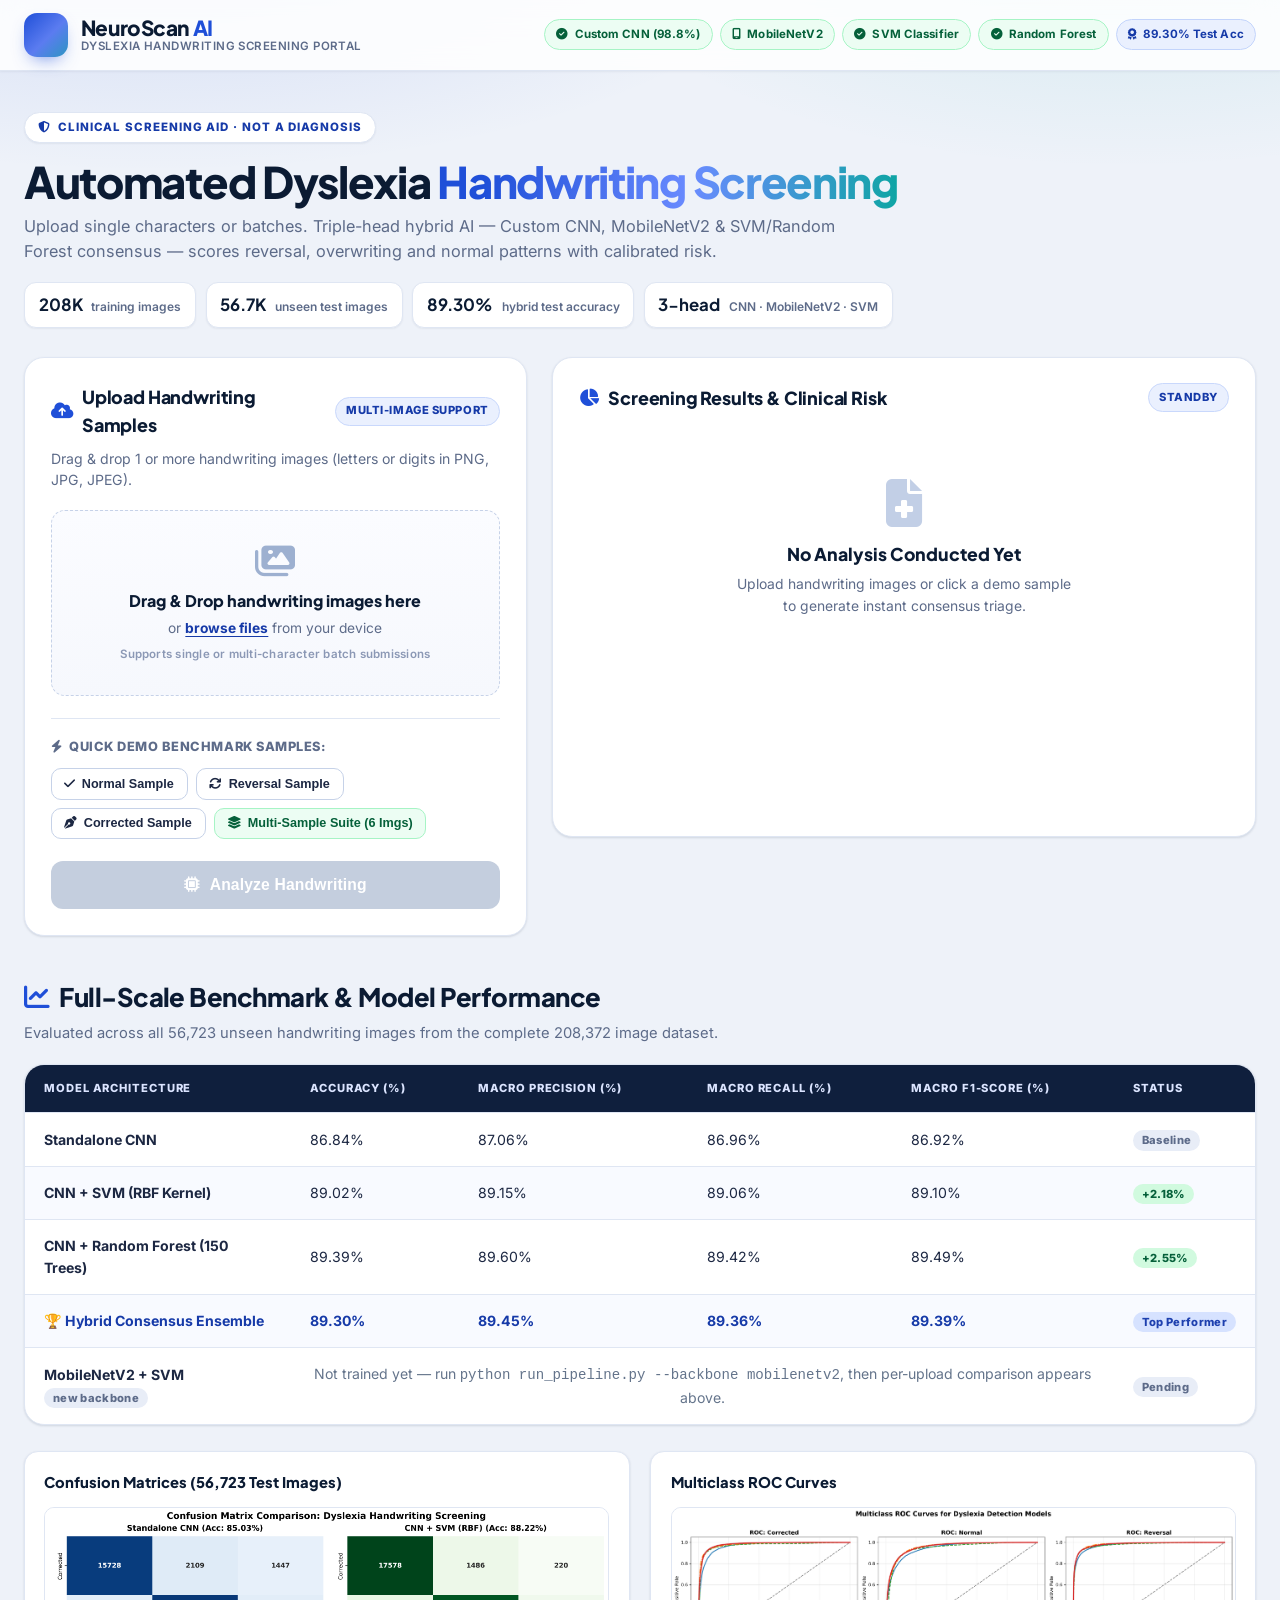
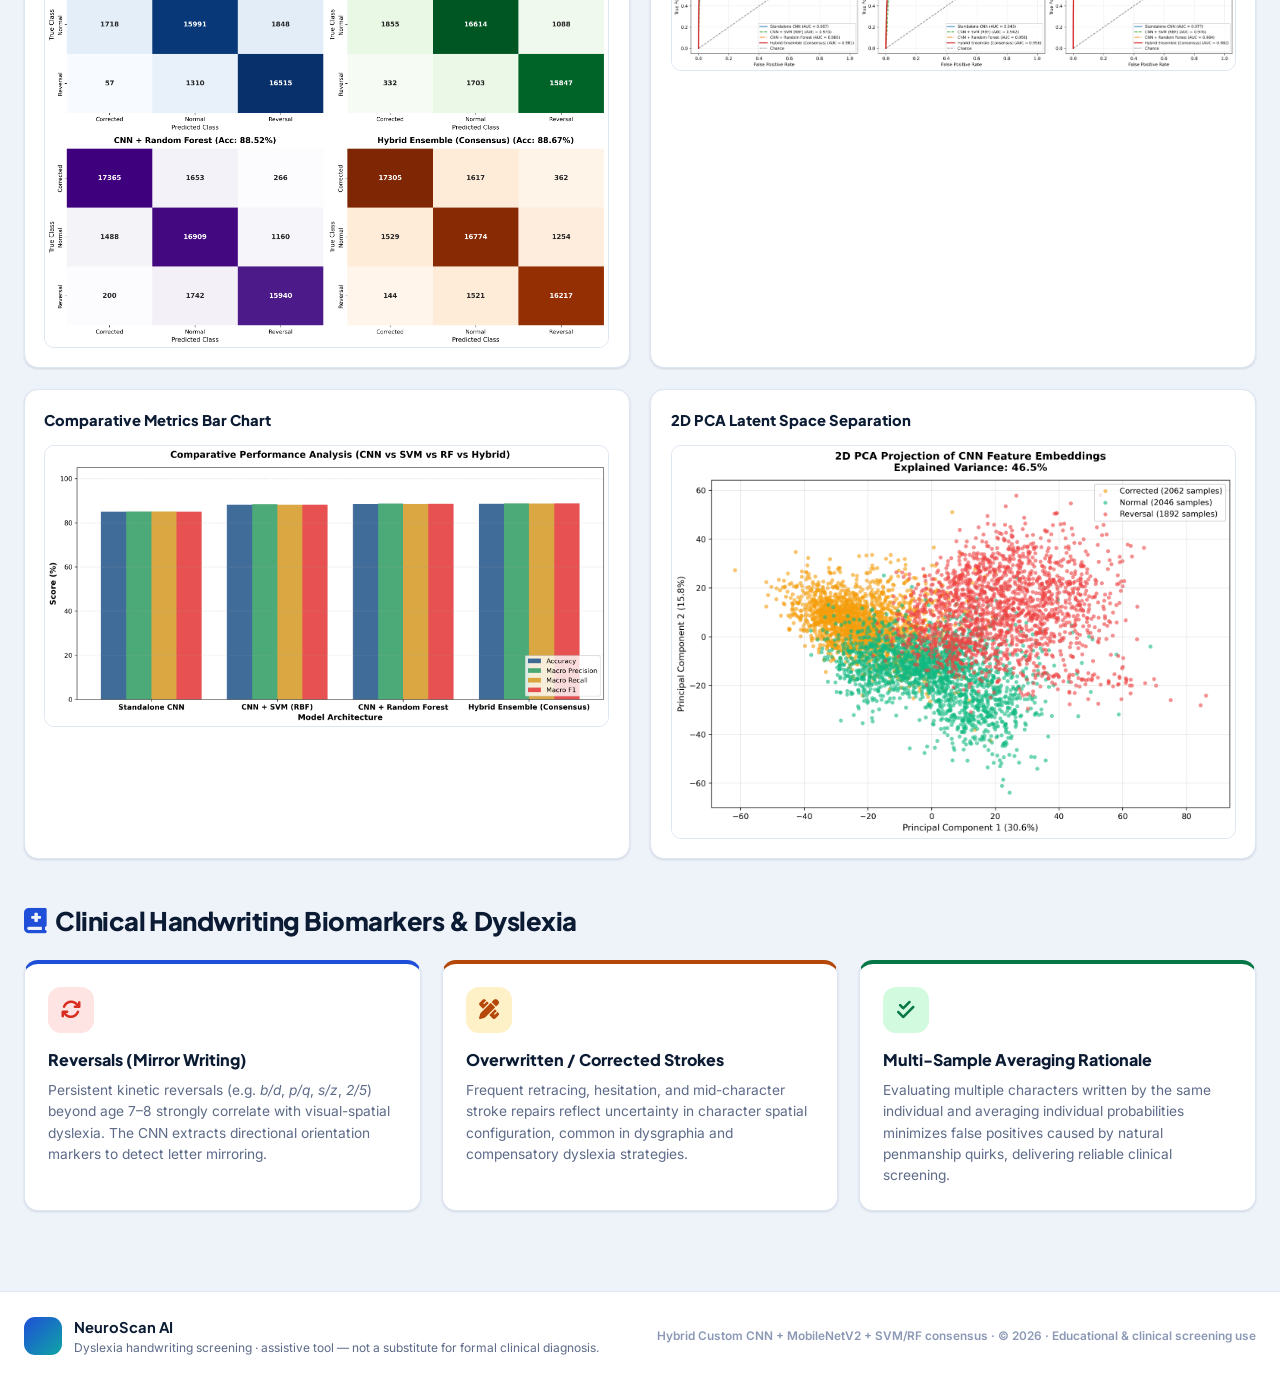
==== commit 0fd61504: "Retrain full pipeline on 208k images: hybrid 89.30%, sync frontend" ====
--- a/frontend/index.html
+++ b/frontend/index.html
@@ -29,7 +29,7 @@
                 <span class="status-pill active" title="MobileNetV2 transfer backbone — weights pending training"><i class="fa-solid fa-mobile-screen"></i> MobileNetV2</span>
                 <span class="status-pill active" title="RBF Kernel Margin Optimization"><i class="fa-solid fa-circle-check"></i> SVM Classifier</span>
                 <span class="status-pill active" title="150 Decision Trees"><i class="fa-solid fa-circle-check"></i> Random Forest</span>
-                <span class="status-pill highlight" title="Full 56,723 Test Benchmark"><i class="fa-solid fa-award"></i> 88.67% Test Acc</span>
+                <span class="status-pill highlight" title="Full 56,723 Test Benchmark"><i class="fa-solid fa-award"></i> 89.30% Test Acc</span>
             </div>
         </div>
     </header>
@@ -44,7 +44,7 @@
             <div class="hero-stats">
                 <div class="stat-chip"><strong>208K</strong><span>training images</span></div>
                 <div class="stat-chip"><strong>56.7K</strong><span>unseen test images</span></div>
-                <div class="stat-chip"><strong>88.67%</strong><span>hybrid test accuracy</span></div>
+                <div class="stat-chip"><strong>89.30%</strong><span>hybrid test accuracy</span></div>
                 <div class="stat-chip"><strong>3-head</strong><span>CNN · MobileNetV2 · SVM</span></div>
             </div>
         </section>
@@ -270,34 +270,34 @@
                     <tbody>
                         <tr>
                             <td><strong>Standalone CNN</strong></td>
-                            <td>85.03%</td>
-                            <td>85.20%</td>
-                            <td>85.23%</td>
-                            <td>85.07%</td>
+                            <td>86.84%</td>
+                            <td>87.06%</td>
+                            <td>86.96%</td>
+                            <td>86.92%</td>
                             <td><span class="table-tag">Baseline</span></td>
                         </tr>
                         <tr>
                             <td><strong>CNN + SVM (RBF Kernel)</strong></td>
-                            <td>88.22%</td>
-                            <td>88.40%</td>
-                            <td>88.24%</td>
-                            <td>88.30%</td>
-                            <td><span class="table-tag success">+3.19%</span></td>
+                            <td>89.02%</td>
+                            <td>89.15%</td>
+                            <td>89.06%</td>
+                            <td>89.10%</td>
+                            <td><span class="table-tag success">+2.18%</span></td>
                         </tr>
                         <tr>
                             <td><strong>CNN + Random Forest (150 Trees)</strong></td>
-                            <td>88.52%</td>
-                            <td>88.74%</td>
-                            <td>88.55%</td>
-                            <td>88.63%</td>
-                            <td><span class="table-tag success">+3.49%</span></td>
+                            <td>89.39%</td>
+                            <td>89.60%</td>
+                            <td>89.42%</td>
+                            <td>89.49%</td>
+                            <td><span class="table-tag success">+2.55%</span></td>
                         </tr>
                         <tr class="highlight-row">
                             <td><strong>🏆 Hybrid Consensus Ensemble</strong></td>
-                            <td><strong>88.67%</strong></td>
-                            <td><strong>88.79%</strong></td>
-                            <td><strong>88.73%</strong></td>
-                            <td><strong>88.76%</strong></td>
+                            <td><strong>89.30%</strong></td>
+                            <td><strong>89.45%</strong></td>
+                            <td><strong>89.36%</strong></td>
+                            <td><strong>89.39%</strong></td>
                             <td><span class="table-tag primary">Top Performer</span></td>
                         </tr>
                         <tr>
